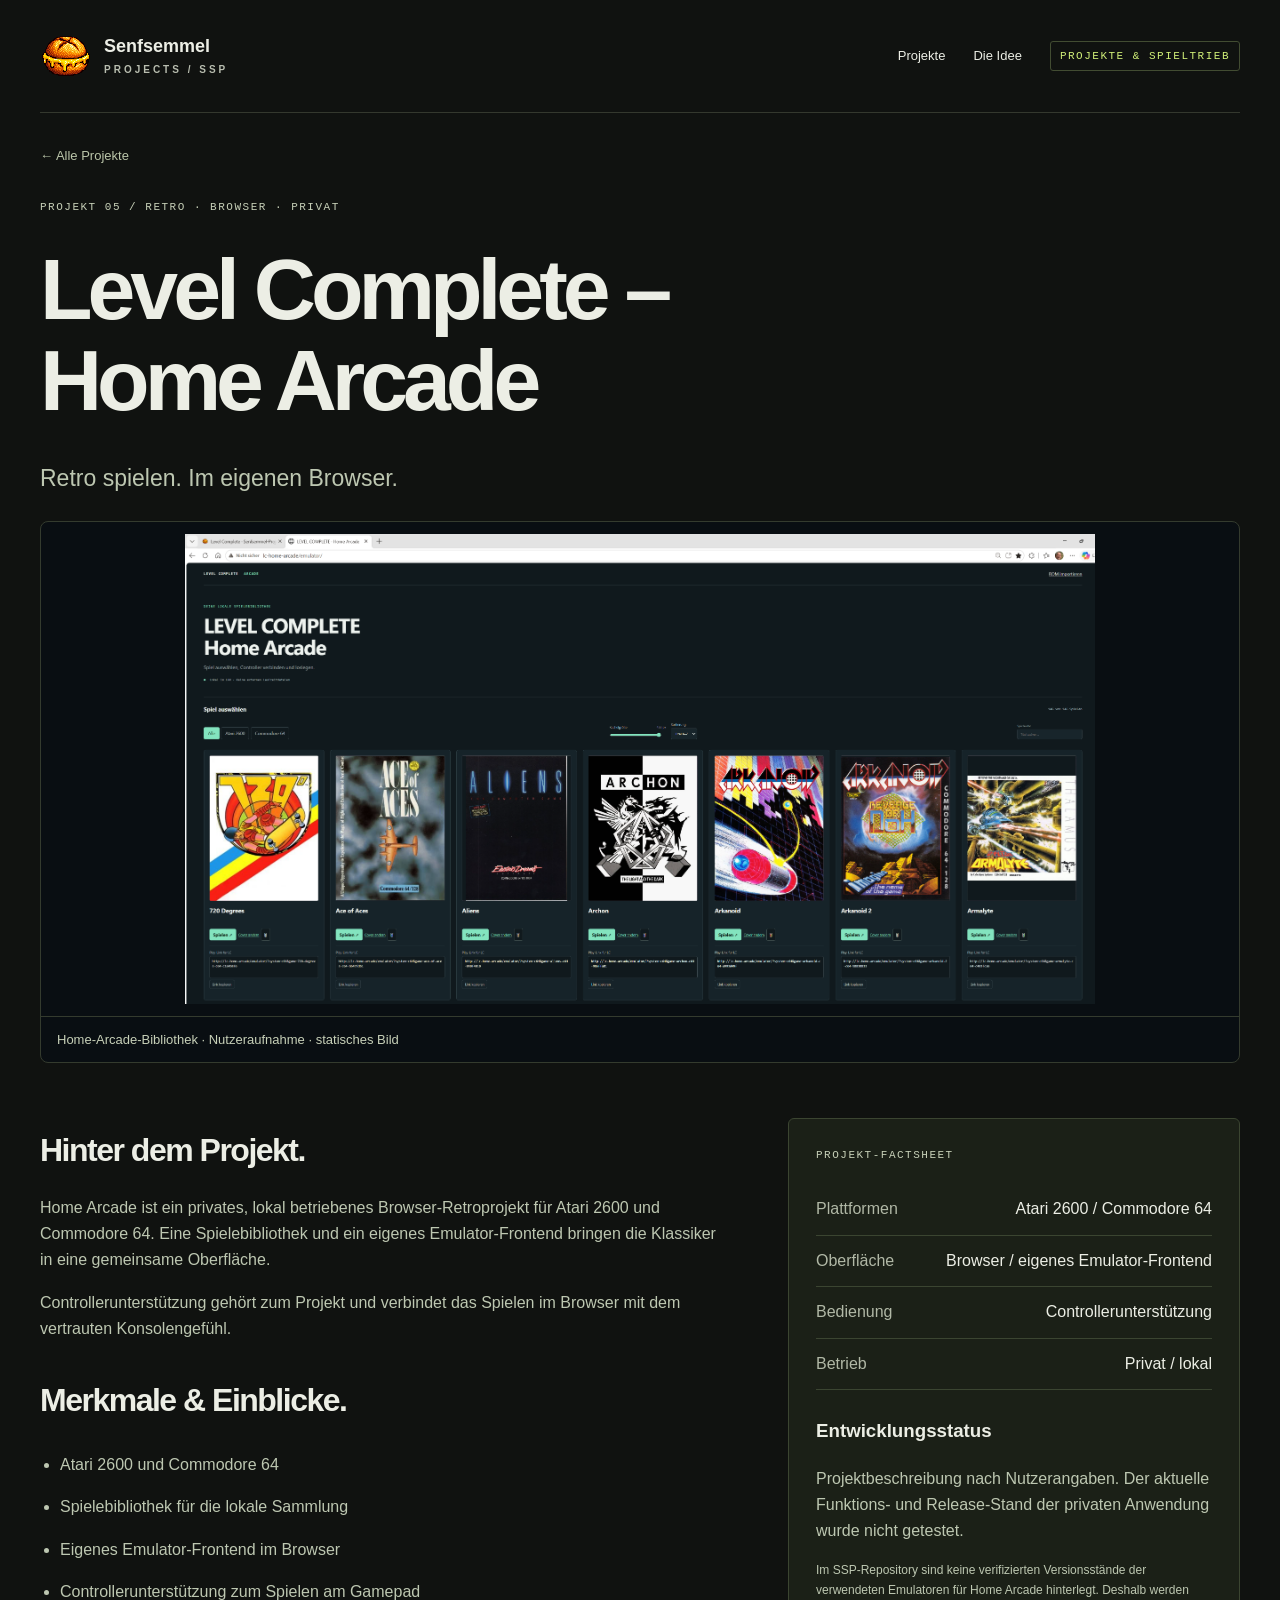
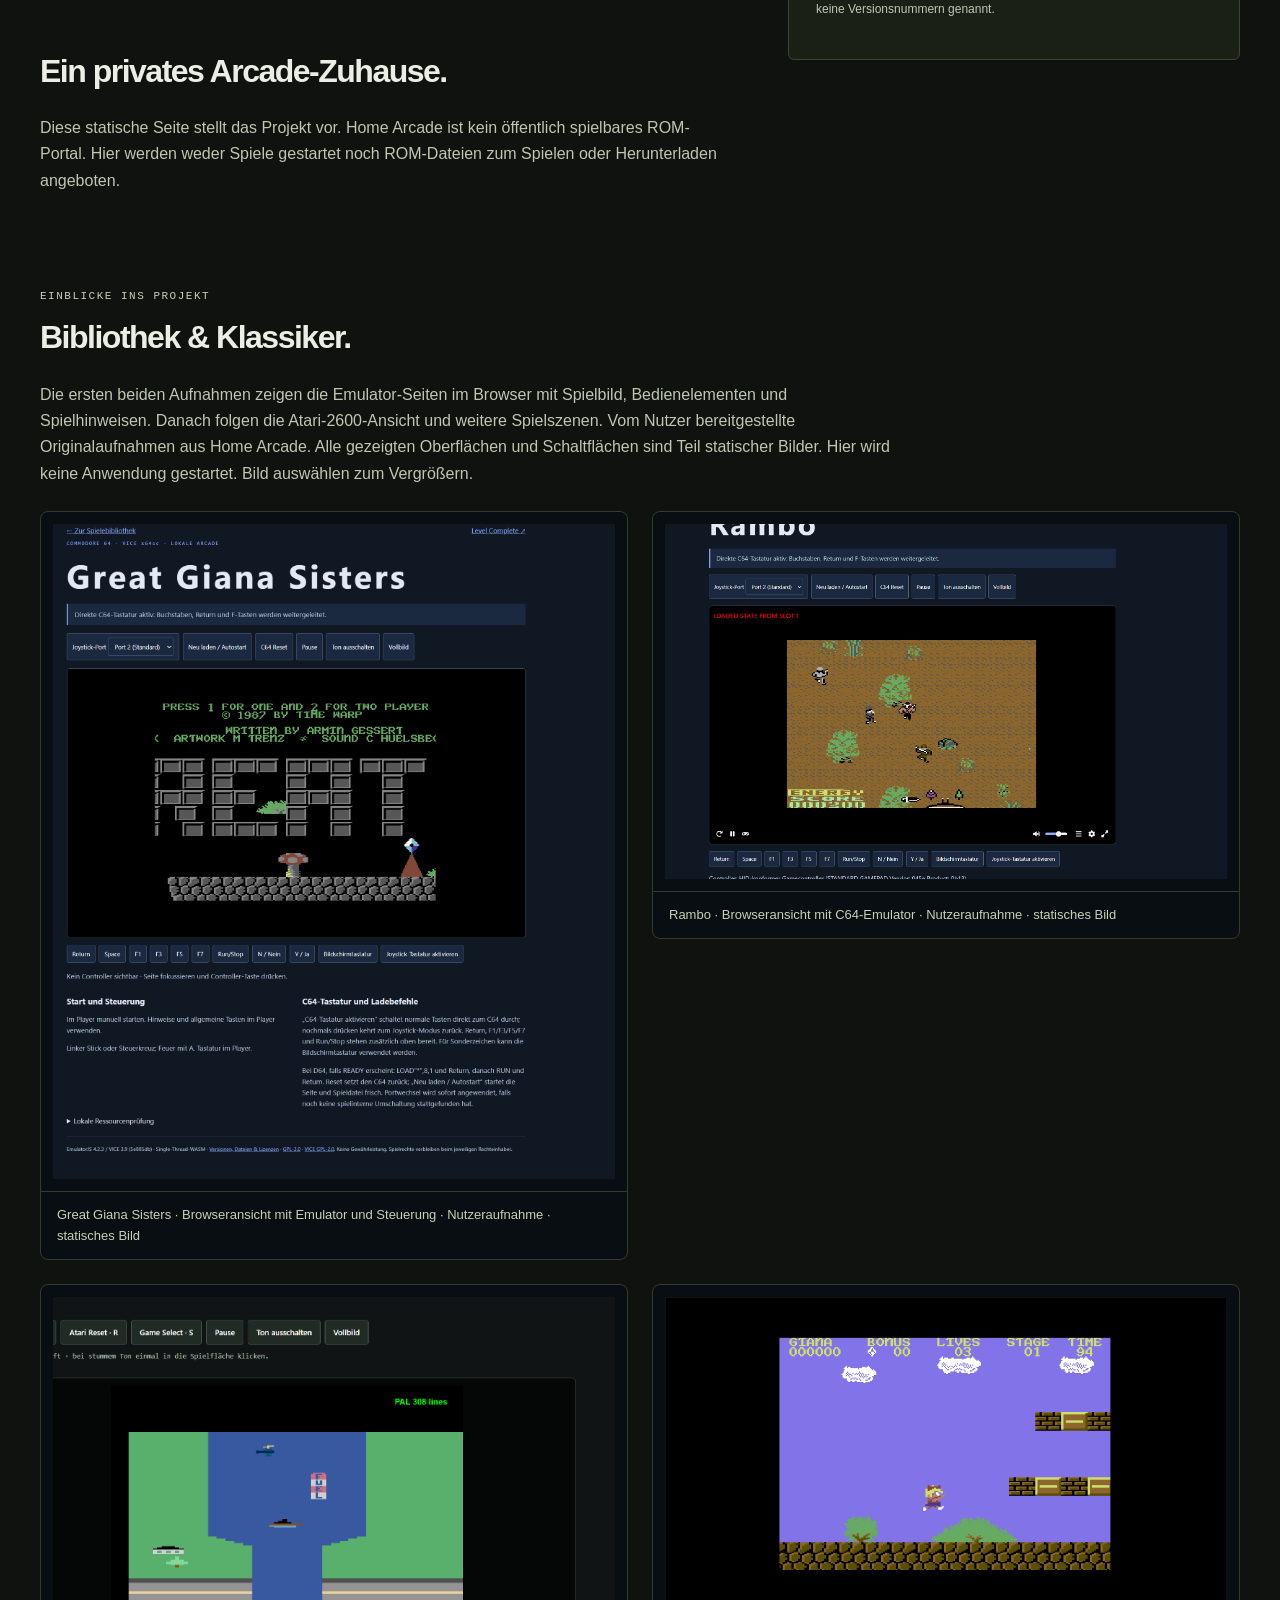
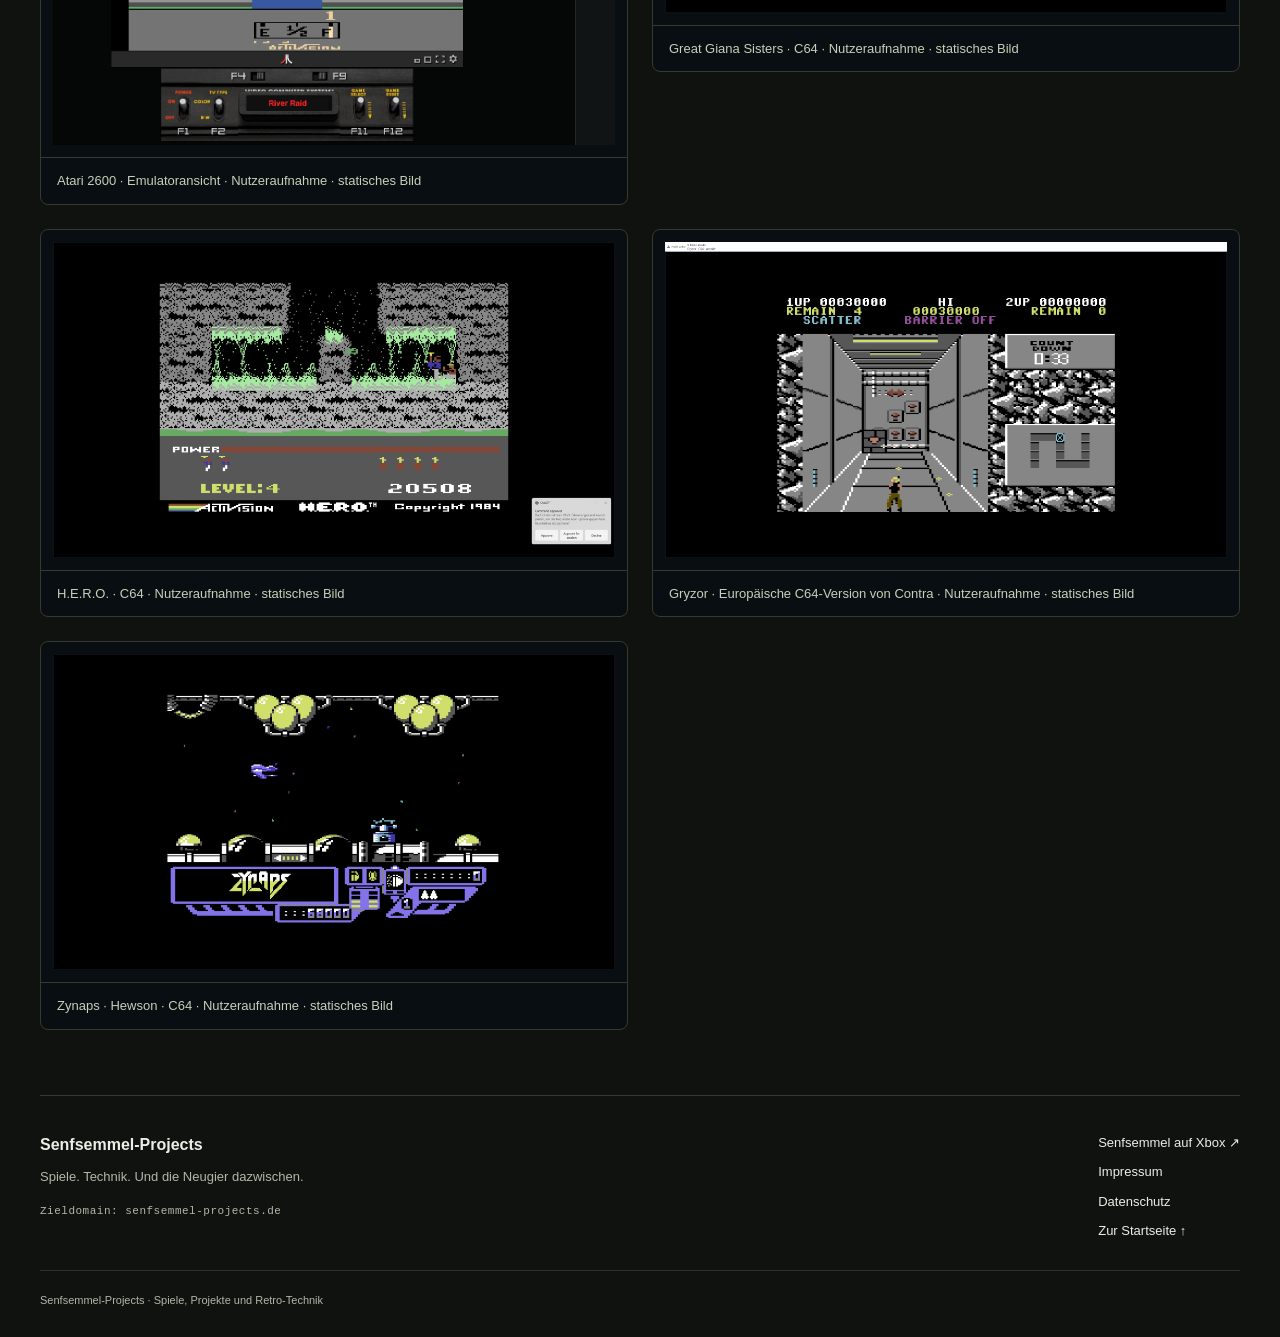
==== public/projects/home-arcade.html @ 3fd4c54d "Add approved Home Arcade project page and gallery" ====
<!doctype html><html lang="de"><head><meta charset="utf-8"><meta name="viewport" content="width=device-width,initial-scale=1"><meta name="description" content="Home Arcade: privates Browser-Retroprojekt für Atari 2600 und Commodore 64 mit Spielebibliothek und Controllerunterstützung."><title>Level Complete – Home Arcade · Senfsemmel-Projects</title><link rel="icon" type="image/png" href="../assets/senfsemmel-rekonstruktion.png"><link rel="stylesheet" href="../assets/site.css"></head><body><a class="skip" href="#main">Zum Inhalt</a><header><a class="brand" href="../index.html"><img class="brand-icon" src="../assets/senfsemmel-rekonstruktion.png" width="52" height="52" alt="Senfsemmel: goldbraune Semmel mit gelbem Senf in Pixel-Art"><span>Senfsemmel<span class="brand-sub">PROJECTS / SSP</span></span></a><nav aria-label="Hauptnavigation"><a href="../index.html#projekte">Projekte</a><a href="../index.html#idee">Die Idee</a><span class="local">PROJEKTE & SPIELTRIEB</span></nav></header><main id="main"><a class="back" href="../index.html#projekte">← Alle Projekte</a><section class="detail-hero"><div class="eyebrow">PROJEKT 05 / Retro · Browser · Privat</div><h1>Level Complete –<br>Home Arcade</h1><p class="lead">Retro spielen. Im eigenen Browser.</p><figure class="project-image hero-image"><a href="../assets/projects/home-arcade/bibliothek.png" aria-label="Home-Arcade-Bibliothek – Bild vergrößern"><img src="../assets/projects/home-arcade/bibliothek.png" width="2047" height="1057" alt="Home-Arcade-Bibliothek mit Suche, Plattformfiltern und Spielecovern" decoding="async" fetchpriority="high"></a><figcaption>Home-Arcade-Bibliothek · Nutzeraufnahme · statisches Bild</figcaption></figure></section><div class="detail-grid"><div><section><h2>Hinter dem Projekt.</h2><p>Home Arcade ist ein privates, lokal betriebenes Browser-Retroprojekt für Atari 2600 und Commodore 64. Eine Spielebibliothek und ein eigenes Emulator-Frontend bringen die Klassiker in eine gemeinsame Oberfläche.</p><p>Controllerunterstützung gehört zum Projekt und verbindet das Spielen im Browser mit dem vertrauten Konsolengefühl.</p></section><section><h2>Merkmale & Einblicke.</h2><ul class="features"><li>Atari 2600 und Commodore 64</li><li>Spielebibliothek für die lokale Sammlung</li><li>Eigenes Emulator-Frontend im Browser</li><li>Controllerunterstützung zum Spielen am Gamepad</li></ul></section><section><h2>Ein privates Arcade-Zuhause.</h2><p>Diese statische Seite stellt das Projekt vor. Home Arcade ist kein öffentlich spielbares ROM-Portal. Hier werden weder Spiele gestartet noch ROM-Dateien zum Spielen oder Herunterladen angeboten.</p></section></div><aside><div class="eyebrow">PROJEKT-FACTSHEET</div><dl><div><dt>Plattformen</dt><dd>Atari 2600 / Commodore 64</dd></div><div><dt>Oberfläche</dt><dd>Browser / eigenes Emulator-Frontend</dd></div><div><dt>Bedienung</dt><dd>Controllerunterstützung</dd></div><div><dt>Betrieb</dt><dd>Privat / lokal</dd></div></dl><h3>Entwicklungsstatus</h3><p>Projektbeschreibung nach Nutzerangaben. Der aktuelle Funktions- und Release-Stand der privaten Anwendung wurde nicht getestet.</p><p class="source-note">Im SSP-Repository sind keine verifizierten Versionsstände der verwendeten Emulatoren für Home Arcade hinterlegt. Deshalb werden keine Versionsnummern genannt.</p></aside></div><section class="screens"><div class="eyebrow">EINBLICKE INS PROJEKT</div><h2>Bibliothek & Klassiker.</h2><p class="image-notice">Die ersten beiden Aufnahmen zeigen die Emulator-Seiten im Browser mit Spielbild, Bedienelementen und Spielhinweisen. Danach folgen die Atari-2600-Ansicht und weitere Spielszenen. Vom Nutzer bereitgestellte Originalaufnahmen aus Home Arcade. Alle gezeigten Oberflächen und Schaltflächen sind Teil statischer Bilder. Hier wird keine Anwendung gestartet. Bild auswählen zum Vergrößern.</p><div class="project-gallery"><figure class="project-image"><a href="../assets/projects/home-arcade/giana-frontend.png" aria-label="Great Giana Sisters · Browseransicht mit Emulator und Steuerung – Bild vergrößern"><img src="../assets/projects/home-arcade/giana-frontend.png" width="1558" height="1815" alt="Great Giana Sisters im eigenen C64-Frontend mit Bedienelementen und Spielhinweisen" decoding="async" loading="lazy"></a><figcaption>Great Giana Sisters · Browseransicht mit Emulator und Steuerung · Nutzeraufnahme · statisches Bild</figcaption></figure><figure class="project-image"><a href="../assets/projects/home-arcade/rambo.png" aria-label="Rambo · Browseransicht mit C64-Emulator – Bild vergrößern"><img src="../assets/projects/home-arcade/rambo.png" width="1977" height="1249" alt="Rambo-Spielszene im C64-Frontend mit Bedienelementen" decoding="async" loading="lazy"></a><figcaption>Rambo · Browseransicht mit C64-Emulator · Nutzeraufnahme · statisches Bild</figcaption></figure><figure class="project-image"><a href="../assets/projects/home-arcade/atari-2600.png" aria-label="Atari 2600 · Emulatoransicht – Bild vergrößern"><img src="../assets/projects/home-arcade/atari-2600.png" width="1381" height="1102" alt="Atari-2600-Emulatoransicht mit Spielbild und virtuellen Konsolenschaltern" decoding="async" loading="lazy"></a><figcaption>Atari 2600 · Emulatoransicht · Nutzeraufnahme · statisches Bild</figcaption></figure><figure class="project-image"><a href="../assets/projects/home-arcade/giana-spiel.png" aria-label="Great Giana Sisters · C64 – Bild vergrößern"><img src="../assets/projects/home-arcade/giana-spiel.png" width="2048" height="1152" alt="Spielszene aus Great Giana Sisters mit violettem Himmel und Plattformen" decoding="async" loading="lazy"></a><figcaption>Great Giana Sisters · C64 · Nutzeraufnahme · statisches Bild</figcaption></figure><figure class="project-image"><a href="../assets/projects/home-arcade/hero.png" aria-label="H.E.R.O. · C64 – Bild vergrößern"><img src="../assets/projects/home-arcade/hero.png" width="2048" height="1152" alt="H.E.R.O.-Spielszene in einer Höhle mit Statusanzeige" decoding="async" loading="lazy"></a><figcaption>H.E.R.O. · C64 · Nutzeraufnahme · statisches Bild</figcaption></figure><figure class="project-image"><a href="../assets/projects/home-arcade/c64-korridor.png" aria-label="Gryzor · Europäische C64-Version von Contra – Bild vergrößern"><img src="../assets/projects/home-arcade/c64-korridor.png" width="2048" height="1152" alt="Gryzor, die europäische C64-Version von Contra: Spielszene mit futuristischem Korridor und Statusanzeige" decoding="async" loading="lazy"></a><figcaption>Gryzor · Europäische C64-Version von Contra · Nutzeraufnahme · statisches Bild</figcaption></figure><figure class="project-image"><a href="../assets/projects/home-arcade/c64-raumschiff.png" aria-label="Zynaps · Hewson · C64 – Bild vergrößern"><img src="../assets/projects/home-arcade/c64-raumschiff.png" width="2048" height="1152" alt="Zynaps von Hewson für den C64: Spielszene mit Raumschiff vor schwarzem Hintergrund" decoding="async" loading="lazy"></a><figcaption>Zynaps · Hewson · C64 · Nutzeraufnahme · statisches Bild</figcaption></figure></div></section></main><footer><div><strong>Senfsemmel-Projects</strong><p>Spiele. Technik. Und die Neugier dazwischen.</p><span class="domain">Zieldomain: senfsemmel-projects.de</span></div><div class="footer-links"><a href="https://www.xbox.com/de-DE/play/user/Senfsemmel" rel="noreferrer" aria-label="Senfsemmel auf Xbox (extern, Internet erforderlich)">Senfsemmel auf Xbox ↗</a><a href="../impressum.html">Impressum</a><a href="../datenschutz.html">Datenschutz</a><a href="../index.html">Zur Startseite ↑</a></div><p class="footnote">Senfsemmel-Projects · Spiele, Projekte und Retro-Technik</p></footer></body></html>
---- public/assets/site.css ----
*{box-sizing:border-box}html{scroll-behavior:smooth;scroll-padding-top:25px}body{margin:0;background:#101210;color:#eceee5;font-family:Segoe UI,Arial,sans-serif;line-height:1.65}a{color:inherit;text-decoration:none}a:focus-visible{outline:3px solid #d1f078;outline-offset:6px}header,main,footer{width:min(1200px,calc(100% - 80px));margin:auto}header{display:flex;align-items:center;justify-content:space-between;padding:30px 0;border-bottom:1px solid #34382e;gap:24px}.brand{display:flex;align-items:center;gap:12px;font-size:18px;font-weight:650;line-height:1.2}.brand-sub{display:block;font-size:10px;letter-spacing:3px;margin-top:6px;color:#b8bdaf}.mark{display:grid;place-content:center;border:1px solid #d1f078;border-radius:9px;width:44px;height:44px;color:#d1f078;font-size:28px;position:relative}.mark span{position:absolute;right:3px;bottom:-1px;font-size:20px}nav{display:flex;align-items:center;gap:28px;font-size:13px}.local,.eyebrow,.art-label,.domain,.hero-index{font-family:Consolas,monospace;letter-spacing:1.5px;font-size:11px}.local{color:#d1f078;border:1px solid #424c32;padding:5px 9px;border-radius:3px}.hero{padding:80px 0 35px;position:relative}.eyebrow{color:#c7d0b8;text-transform:uppercase}h1,h2,h3,p{margin-top:0}h1{font-size:clamp(50px,7.6vw,100px);line-height:1.06;letter-spacing:-5px;font-weight:550;margin:27px 0 34px}em{font-style:normal;color:#d1f078}h2{font-size:clamp(30px,4vw,47px);letter-spacing:-1.5px;line-height:1.2;margin:13px 0 25px;font-weight:550}.hero-bottom{display:flex;justify-content:space-between;align-items:center;gap:40px}.hero-bottom p{max-width:510px;color:#b6bcad;font-size:17px}.button{display:inline-flex;align-items:center;justify-content:space-between;gap:35px;background:#d1f078;color:#18200e;padding:14px 23px;border-radius:4px;font-size:14px;font-weight:650}.hero-index{text-align:right;color:#919a85;margin-top:48px;padding-bottom:24px;border-bottom:1px solid #34382e}.section-heading{display:flex;align-items:end;justify-content:space-between;gap:20px;margin:48px 0 25px}.section-heading h2{margin-bottom:0}.muted{color:#b1b8a6;font-size:13px}.grid{display:grid;grid-template-columns:1fr 1fr;gap:26px}.card{background:#191d17;border:1px solid #343b2e;border-radius:9px;overflow:hidden;transition:transform .2s,border-color .2s}.card:hover{transform:translateY(-4px);border-color:#8caa58}.card-body{padding:26px}.card h3{display:flex;justify-content:space-between;font-size:28px;letter-spacing:-.7px;margin:8px 0 12px;font-weight:550}.card h3 span{color:#d1f078;font-size:23px}.card p{color:#b9c1af;font-size:14px;max-width:460px}.card-link{display:flex;justify-content:space-between;border-top:1px solid #343b2e;margin-top:25px;padding-top:16px;font-size:13px;color:#d1f078}.art{height:255px;position:relative;display:grid;place-items:center;overflow:hidden;background-color:#20291c;background-image:linear-gradient(#8daa6120 1px,transparent 1px),linear-gradient(90deg,#8daa6120 1px,transparent 1px);background-size:32px 32px}.art:after{content:'';position:absolute;inset:0;background:radial-gradient(ellipse at center,transparent,#10180d80)}.art-label{position:absolute;bottom:15px;left:20px;color:#c9d7b5;z-index:2;font-size:10px}.shape{display:block;position:relative}.catalog .shape{width:160px;height:115px;border:2px solid #bfd494;border-radius:12px;transform:rotate(-9deg);box-shadow:12px 13px 0 #455533,24px 26px 0 #2e3d24;background:#29381e}.catalog .shape:before{content:'LC';position:absolute;inset:10px 20px;font:64px Consolas,monospace;color:#d1f078}.depth{background-color:#10282a;background-image:repeating-radial-gradient(ellipse at 50% -20%,transparent 0 27px,#67a39d44 28px 29px,transparent 30px 53px)}.depth .shape{width:80px;height:110px;border:1px solid #8ac0b6;transform:rotate(45deg);box-shadow:0 0 70px #73bb8a45}.pong{background-color:#29241a}.pong .shape{width:240px;height:130px;border-left:7px solid #e8ce85;border-right:7px solid #e8ce85}.pong .shape:before{content:'';position:absolute;left:50%;top:-20px;height:170px;border-left:2px dashed #b5ab7c}.pong .shape:after{content:'';position:absolute;left:70%;top:33px;width:12px;height:12px;background:#f0dfaa;box-shadow:-18px 8px 0 #c1ac6b40}.hardware{background-color:#252037}.hardware .shape{width:170px;height:125px;background:#575061;border:5px solid #8e849f;border-radius:9px;transform:rotate(-6deg);box-shadow:0 13px 0 #3c344c}.hardware .shape:before{content:'';position:absolute;inset:11px 16px 26px;background:#182b29;border:5px solid #363b39;border-radius:5px}.hardware .shape:after{content:'> _';position:absolute;left:38px;top:23px;color:#d1f078;font:27px Consolas,monospace}.idea{padding:90px 0 75px}.idea-copy{display:grid;grid-template-columns:1fr 1fr;gap:50px;max-width:920px;color:#b9c1af}footer{border-top:1px solid #34382e;padding:36px 0 20px;display:grid;grid-template-columns:1fr auto;gap:20px}footer p{color:#b1b8a6;font-size:13px;margin:8px 0}.domain{color:#b1b8a6;letter-spacing:.5px}.footer-links{display:flex;flex-direction:column;gap:8px;font-size:13px}.footnote{grid-column:1/-1;border-top:1px solid #2d3327;padding-top:20px;font-size:11px}a:hover{color:#d1f078}.button:hover{background:#e1ff9b;color:#18200e}.back{display:inline-block;margin:32px 0;color:#bbc6aa;font-size:13px}.detail-hero h1{font-size:clamp(48px,7vw,86px)}.lead{font-size:23px;color:#bdc7b1}.detail-hero .art{height:330px;border-radius:8px}.detail-grid{display:grid;grid-template-columns:1.5fr 1fr;gap:70px;margin:55px 0}.detail-grid h2,.screens h2{font-size:32px}.detail-grid section{margin-bottom:38px}.detail-grid p{color:#bdc7b1}.features{padding-left:20px;color:#bdc7b1}.features li{padding:8px 0}aside{align-self:start;background:#1b2017;border:1px solid #3b4531;border-radius:6px;padding:27px}dl{margin:20px 0}dl div{border-bottom:1px solid #3b4531;padding:12px 0;display:flex;justify-content:space-between;gap:20px}dt{color:#b1b8a6}dd{margin:0;text-align:right}.source-note{font-size:12px}aside h3{margin-top:26px}.placeholder{min-height:220px;border:1px dashed #596348;border-radius:5px;display:flex;align-items:center;justify-content:center;flex-direction:column;color:#b8c4a6;background:#171d14;text-align:center;padding:25px}.placeholder span{font:14px Consolas,monospace;letter-spacing:2px}.placeholder p{font-size:13px;margin:13px 0 0}.screens{margin-bottom:65px}.legal{max-width:850px;padding:65px 0 90px}.legal h1{font-size:clamp(42px,7vw,80px);overflow-wrap:anywhere}.notice{border-left:3px solid #d1f078;padding:20px;background:#232c1b;margin-bottom:30px}.notice p{margin:8px 0 0}.skip{position:absolute;top:-80px;left:20px;background:#d1f078;color:#111;padding:10px;z-index:10}.skip:focus{top:10px}@media(max-width:760px){header,main,footer{width:calc(100% - 36px)}header{flex-wrap:wrap;padding:22px 0}nav{width:100%;gap:20px;flex-wrap:wrap}.local{margin-left:auto;font-size:9px}.hero{padding-top:48px}h1{letter-spacing:-2.5px}.hero-bottom{align-items:start;flex-direction:column;gap:10px}.hero-index{margin-top:30px}.section-heading{align-items:start;flex-direction:column;gap:10px}.grid{grid-template-columns:1fr}.art{height:230px}.idea{padding:60px 0 40px}.idea-copy{grid-template-columns:1fr;gap:0}footer{grid-template-columns:1fr}.detail-grid{grid-template-columns:1fr;gap:10px;margin:35px 0}.detail-hero .art{height:250px}dd{overflow-wrap:anywhere}.card-body{padding:22px}}@media(prefers-reduced-motion:reduce){html{scroll-behavior:auto}.card{transition:none}}
/* Senfsemmel reconstruction: local bitmap, no remote image request. */
.brand-icon{display:block;width:52px;height:52px;object-fit:contain;image-rendering:pixelated;flex-shrink:0}

/* Supplied project images: preserve UI and artwork without overlays or cropping. */
.project-tile{background:#090e12;padding:16px 16px 0;display:flex;flex-direction:column;height:300px;gap:10px}
.project-tile img{display:block;width:100%;height:245px;object-fit:contain;min-height:0}
.project-tile span{font-size:11px;color:#c7d0b8;padding-bottom:12px}
.project-image{margin:0;background:#090e12;border:1px solid #343b2e;border-radius:8px;overflow:hidden;min-width:0}
.project-image a{display:block;padding:12px}.project-image img{display:block;width:100%;height:auto;object-fit:contain}
.project-image figcaption{padding:12px 16px;color:#c7d0b8;font-size:13px;border-top:1px solid #343b2e}
.hero-image img{max-height:470px}.project-gallery{display:grid;grid-template-columns:repeat(2,minmax(0,1fr));gap:24px;align-items:start}
.image-notice{color:#bdc7b1;max-width:850px;margin-bottom:24px}.project-image a:focus-visible{outline-offset:-4px}
@media(max-width:760px){.project-gallery{grid-template-columns:1fr}.project-tile{height:265px}.project-tile img{height:210px}.project-image a{padding:8px}}

/* Keep long legal page titles readable on narrow screens. */
@media(max-width:760px){.legal h1{font-size:clamp(28px,7vw,48px);letter-spacing:-1px}}
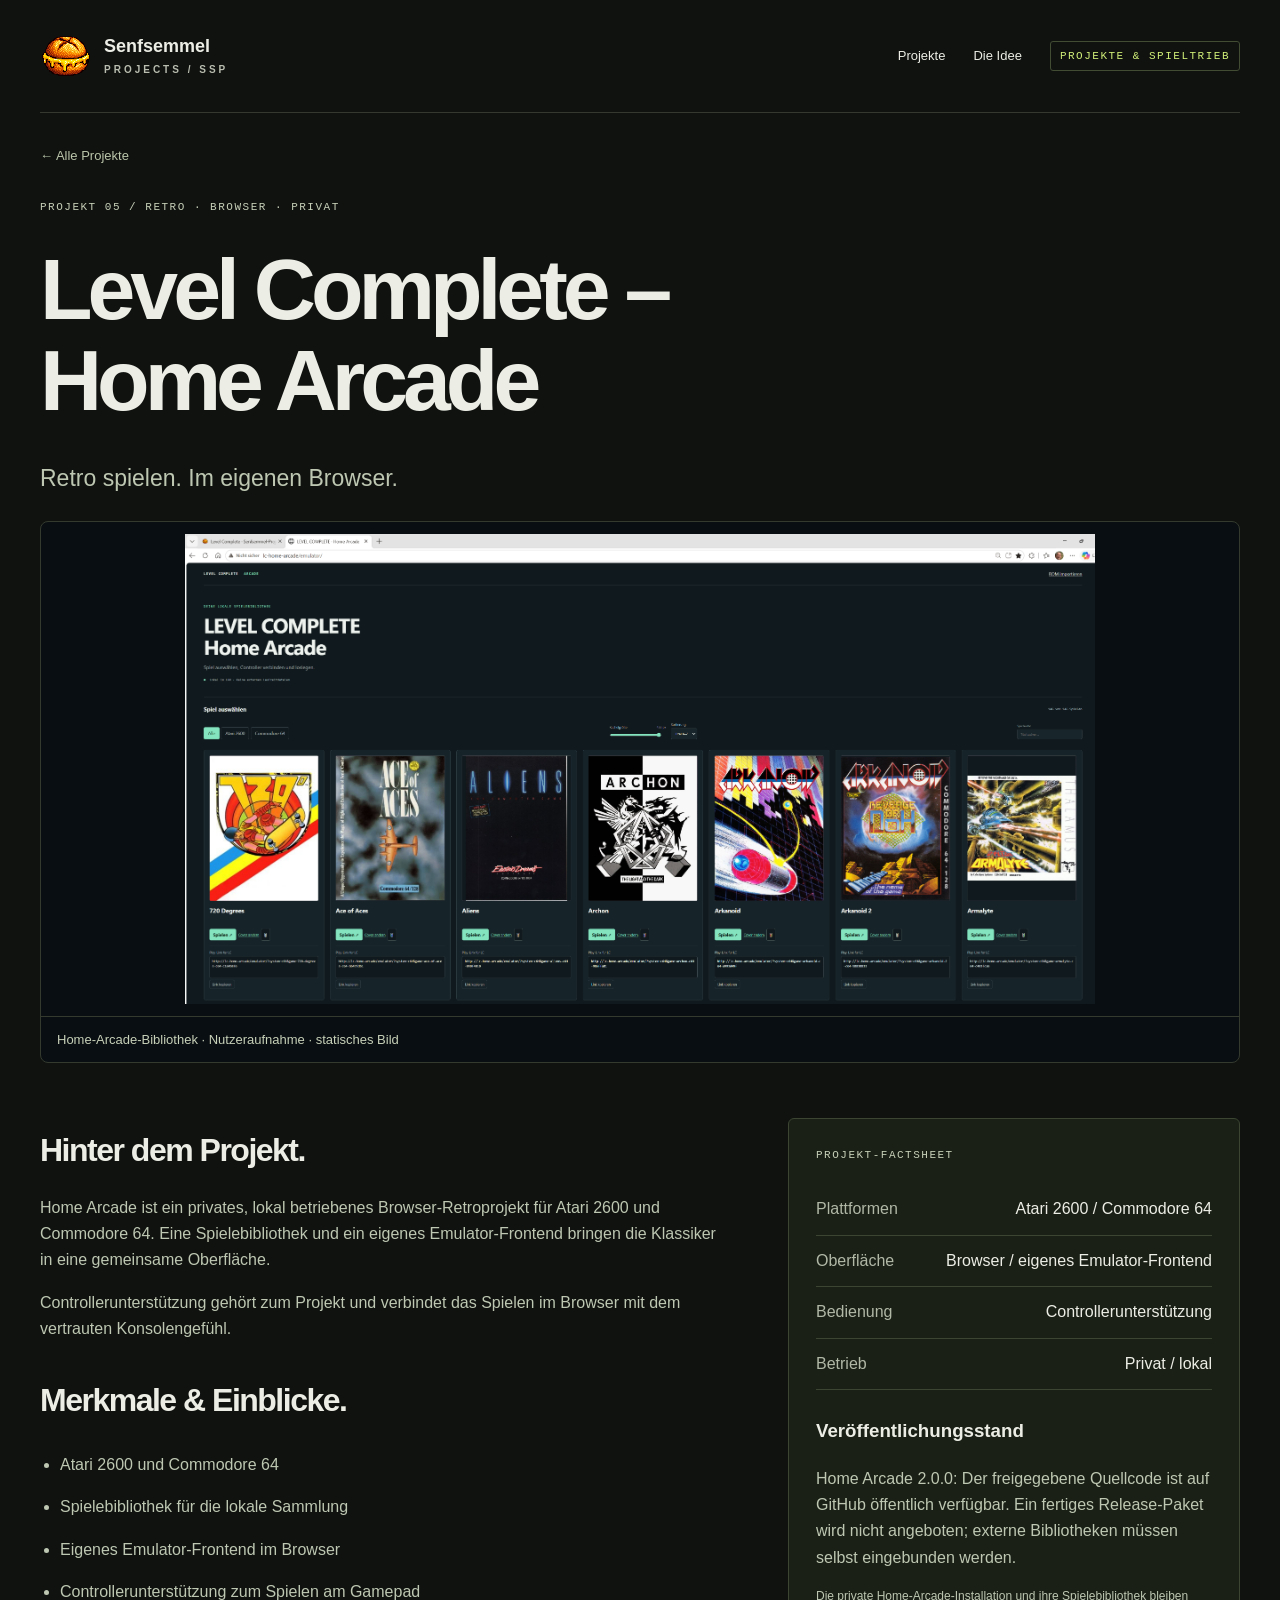
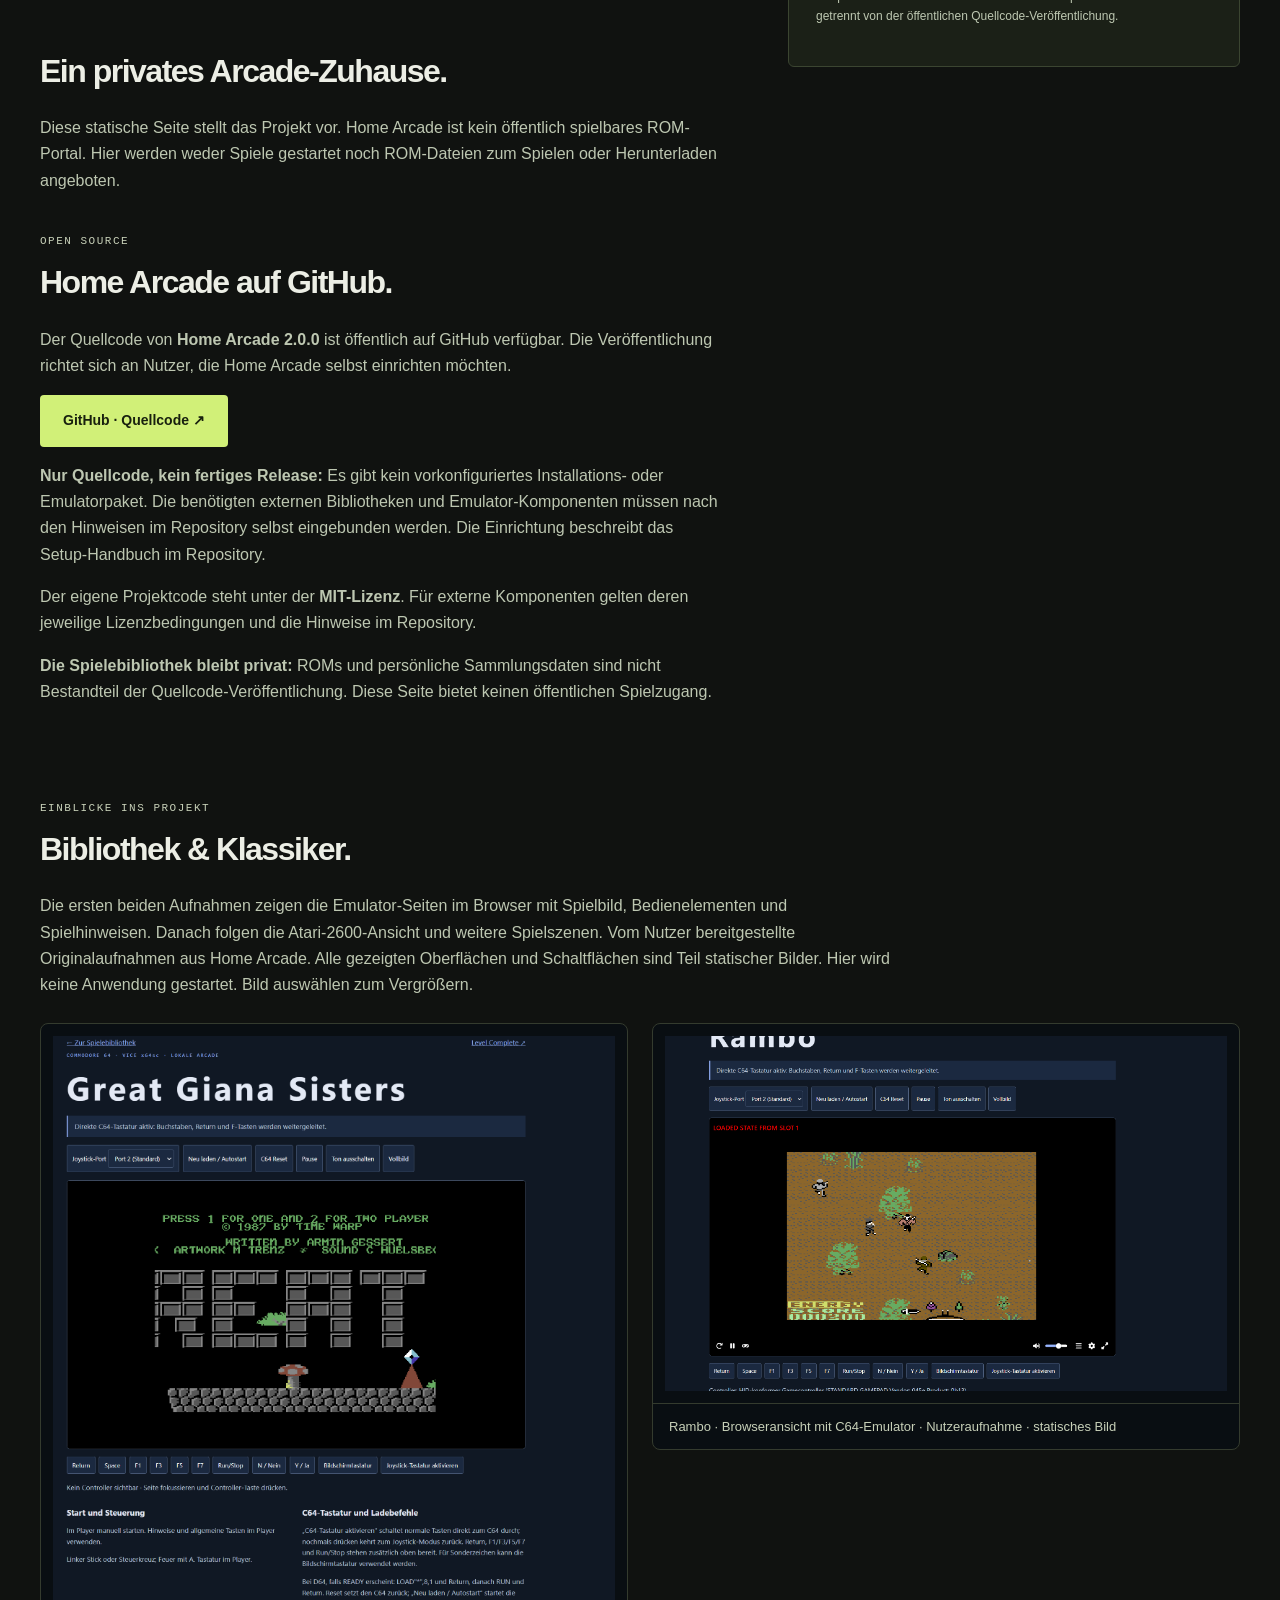
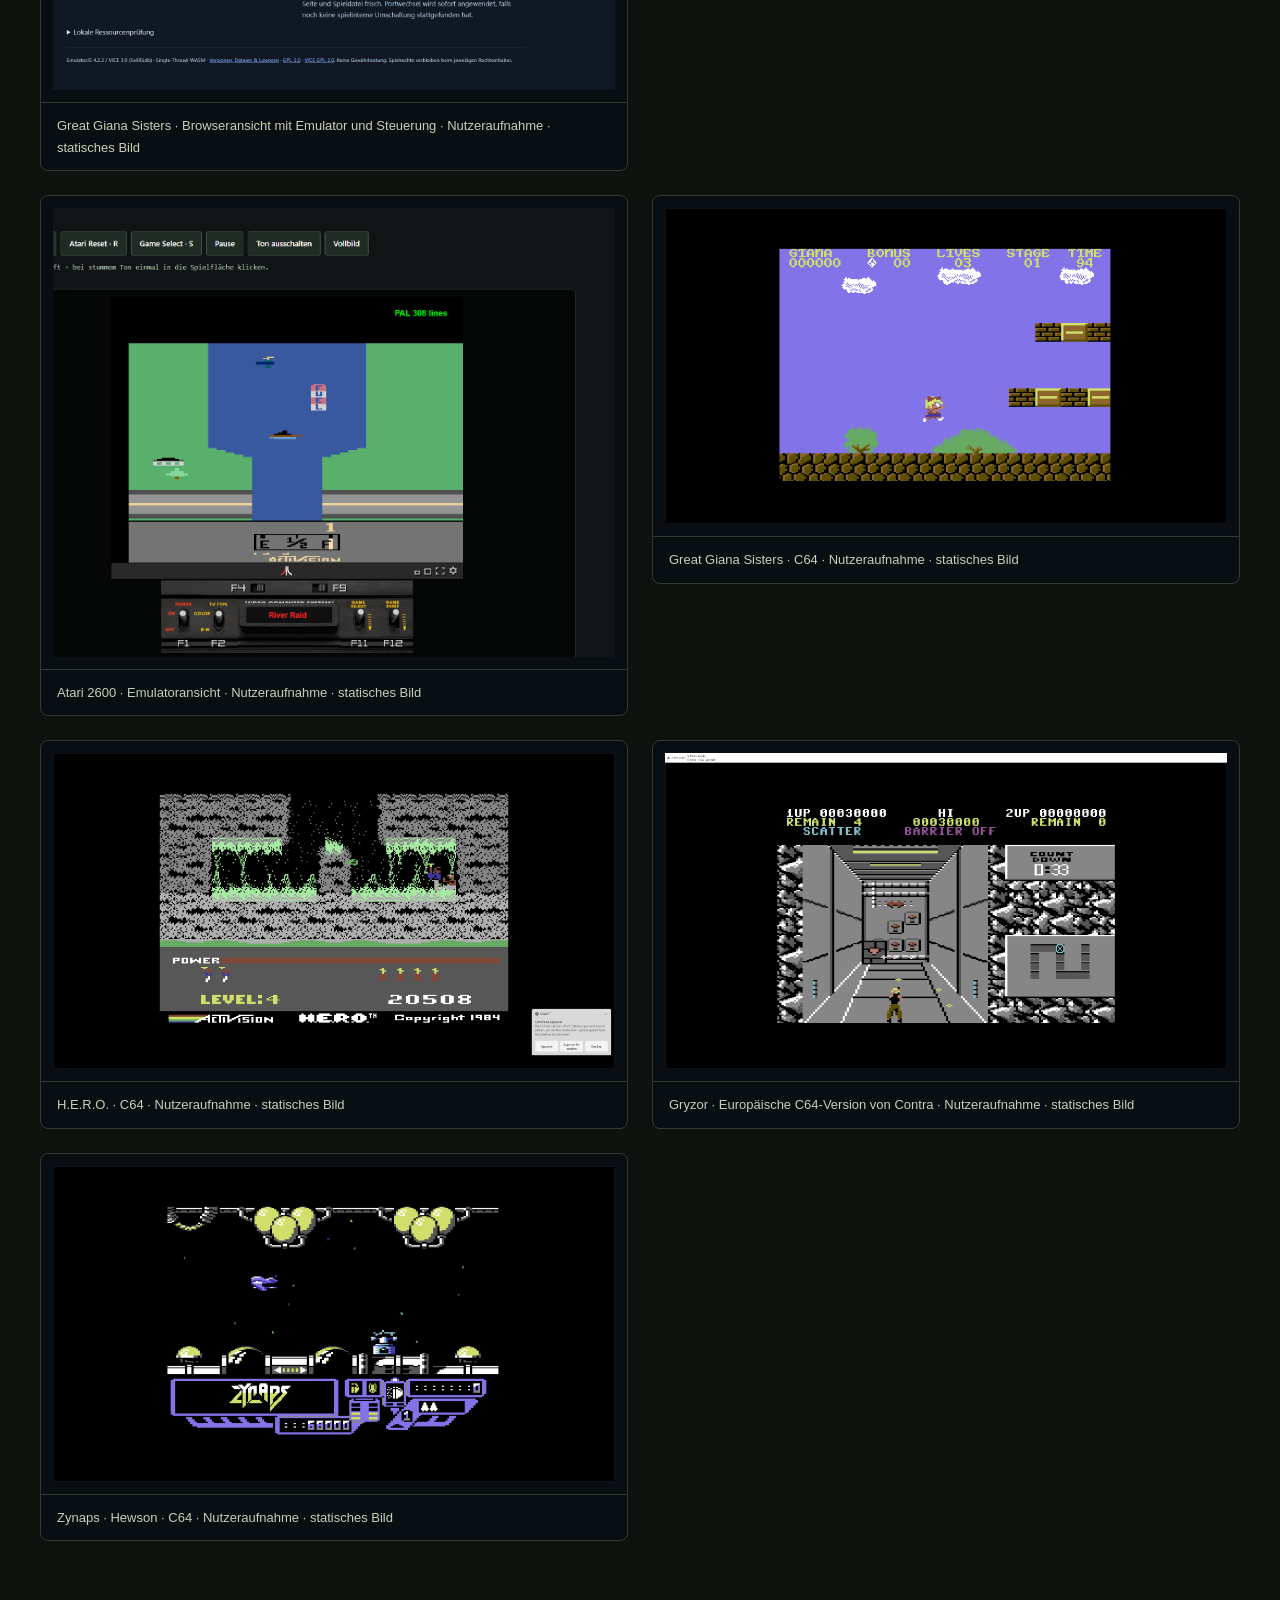
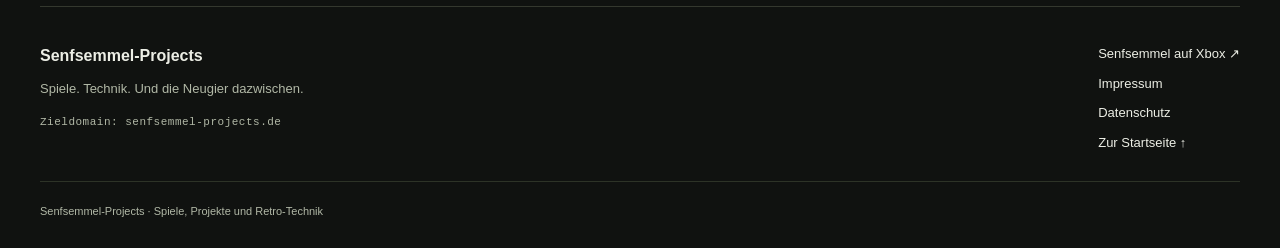
==== commit b42613ba: "Add approved Home Arcade source availability information" ====
--- a/public/projects/home-arcade.html
+++ b/public/projects/home-arcade.html
@@ -1 +1 @@
-<!doctype html><html lang="de"><head><meta charset="utf-8"><meta name="viewport" content="width=device-width,initial-scale=1"><meta name="description" content="Home Arcade: privates Browser-Retroprojekt für Atari 2600 und Commodore 64 mit Spielebibliothek und Controllerunterstützung."><title>Level Complete – Home Arcade · Senfsemmel-Projects</title><link rel="icon" type="image/png" href="../assets/senfsemmel-rekonstruktion.png"><link rel="stylesheet" href="../assets/site.css"></head><body><a class="skip" href="#main">Zum Inhalt</a><header><a class="brand" href="../index.html"><img class="brand-icon" src="../assets/senfsemmel-rekonstruktion.png" width="52" height="52" alt="Senfsemmel: goldbraune Semmel mit gelbem Senf in Pixel-Art"><span>Senfsemmel<span class="brand-sub">PROJECTS / SSP</span></span></a><nav aria-label="Hauptnavigation"><a href="../index.html#projekte">Projekte</a><a href="../index.html#idee">Die Idee</a><span class="local">PROJEKTE & SPIELTRIEB</span></nav></header><main id="main"><a class="back" href="../index.html#projekte">← Alle Projekte</a><section class="detail-hero"><div class="eyebrow">PROJEKT 05 / Retro · Browser · Privat</div><h1>Level Complete –<br>Home Arcade</h1><p class="lead">Retro spielen. Im eigenen Browser.</p><figure class="project-image hero-image"><a href="../assets/projects/home-arcade/bibliothek.png" aria-label="Home-Arcade-Bibliothek – Bild vergrößern"><img src="../assets/projects/home-arcade/bibliothek.png" width="2047" height="1057" alt="Home-Arcade-Bibliothek mit Suche, Plattformfiltern und Spielecovern" decoding="async" fetchpriority="high"></a><figcaption>Home-Arcade-Bibliothek · Nutzeraufnahme · statisches Bild</figcaption></figure></section><div class="detail-grid"><div><section><h2>Hinter dem Projekt.</h2><p>Home Arcade ist ein privates, lokal betriebenes Browser-Retroprojekt für Atari 2600 und Commodore 64. Eine Spielebibliothek und ein eigenes Emulator-Frontend bringen die Klassiker in eine gemeinsame Oberfläche.</p><p>Controllerunterstützung gehört zum Projekt und verbindet das Spielen im Browser mit dem vertrauten Konsolengefühl.</p></section><section><h2>Merkmale & Einblicke.</h2><ul class="features"><li>Atari 2600 und Commodore 64</li><li>Spielebibliothek für die lokale Sammlung</li><li>Eigenes Emulator-Frontend im Browser</li><li>Controllerunterstützung zum Spielen am Gamepad</li></ul></section><section><h2>Ein privates Arcade-Zuhause.</h2><p>Diese statische Seite stellt das Projekt vor. Home Arcade ist kein öffentlich spielbares ROM-Portal. Hier werden weder Spiele gestartet noch ROM-Dateien zum Spielen oder Herunterladen angeboten.</p></section></div><aside><div class="eyebrow">PROJEKT-FACTSHEET</div><dl><div><dt>Plattformen</dt><dd>Atari 2600 / Commodore 64</dd></div><div><dt>Oberfläche</dt><dd>Browser / eigenes Emulator-Frontend</dd></div><div><dt>Bedienung</dt><dd>Controllerunterstützung</dd></div><div><dt>Betrieb</dt><dd>Privat / lokal</dd></div></dl><h3>Entwicklungsstatus</h3><p>Projektbeschreibung nach Nutzerangaben. Der aktuelle Funktions- und Release-Stand der privaten Anwendung wurde nicht getestet.</p><p class="source-note">Im SSP-Repository sind keine verifizierten Versionsstände der verwendeten Emulatoren für Home Arcade hinterlegt. Deshalb werden keine Versionsnummern genannt.</p></aside></div><section class="screens"><div class="eyebrow">EINBLICKE INS PROJEKT</div><h2>Bibliothek & Klassiker.</h2><p class="image-notice">Die ersten beiden Aufnahmen zeigen die Emulator-Seiten im Browser mit Spielbild, Bedienelementen und Spielhinweisen. Danach folgen die Atari-2600-Ansicht und weitere Spielszenen. Vom Nutzer bereitgestellte Originalaufnahmen aus Home Arcade. Alle gezeigten Oberflächen und Schaltflächen sind Teil statischer Bilder. Hier wird keine Anwendung gestartet. Bild auswählen zum Vergrößern.</p><div class="project-gallery"><figure class="project-image"><a href="../assets/projects/home-arcade/giana-frontend.png" aria-label="Great Giana Sisters · Browseransicht mit Emulator und Steuerung – Bild vergrößern"><img src="../assets/projects/home-arcade/giana-frontend.png" width="1558" height="1815" alt="Great Giana Sisters im eigenen C64-Frontend mit Bedienelementen und Spielhinweisen" decoding="async" loading="lazy"></a><figcaption>Great Giana Sisters · Browseransicht mit Emulator und Steuerung · Nutzeraufnahme · statisches Bild</figcaption></figure><figure class="project-image"><a href="../assets/projects/home-arcade/rambo.png" aria-label="Rambo · Browseransicht mit C64-Emulator – Bild vergrößern"><img src="../assets/projects/home-arcade/rambo.png" width="1977" height="1249" alt="Rambo-Spielszene im C64-Frontend mit Bedienelementen" decoding="async" loading="lazy"></a><figcaption>Rambo · Browseransicht mit C64-Emulator · Nutzeraufnahme · statisches Bild</figcaption></figure><figure class="project-image"><a href="../assets/projects/home-arcade/atari-2600.png" aria-label="Atari 2600 · Emulatoransicht – Bild vergrößern"><img src="../assets/projects/home-arcade/atari-2600.png" width="1381" height="1102" alt="Atari-2600-Emulatoransicht mit Spielbild und virtuellen Konsolenschaltern" decoding="async" loading="lazy"></a><figcaption>Atari 2600 · Emulatoransicht · Nutzeraufnahme · statisches Bild</figcaption></figure><figure class="project-image"><a href="../assets/projects/home-arcade/giana-spiel.png" aria-label="Great Giana Sisters · C64 – Bild vergrößern"><img src="../assets/projects/home-arcade/giana-spiel.png" width="2048" height="1152" alt="Spielszene aus Great Giana Sisters mit violettem Himmel und Plattformen" decoding="async" loading="lazy"></a><figcaption>Great Giana Sisters · C64 · Nutzeraufnahme · statisches Bild</figcaption></figure><figure class="project-image"><a href="../assets/projects/home-arcade/hero.png" aria-label="H.E.R.O. · C64 – Bild vergrößern"><img src="../assets/projects/home-arcade/hero.png" width="2048" height="1152" alt="H.E.R.O.-Spielszene in einer Höhle mit Statusanzeige" decoding="async" loading="lazy"></a><figcaption>H.E.R.O. · C64 · Nutzeraufnahme · statisches Bild</figcaption></figure><figure class="project-image"><a href="../assets/projects/home-arcade/c64-korridor.png" aria-label="Gryzor · Europäische C64-Version von Contra – Bild vergrößern"><img src="../assets/projects/home-arcade/c64-korridor.png" width="2048" height="1152" alt="Gryzor, die europäische C64-Version von Contra: Spielszene mit futuristischem Korridor und Statusanzeige" decoding="async" loading="lazy"></a><figcaption>Gryzor · Europäische C64-Version von Contra · Nutzeraufnahme · statisches Bild</figcaption></figure><figure class="project-image"><a href="../assets/projects/home-arcade/c64-raumschiff.png" aria-label="Zynaps · Hewson · C64 – Bild vergrößern"><img src="../assets/projects/home-arcade/c64-raumschiff.png" width="2048" height="1152" alt="Zynaps von Hewson für den C64: Spielszene mit Raumschiff vor schwarzem Hintergrund" decoding="async" loading="lazy"></a><figcaption>Zynaps · Hewson · C64 · Nutzeraufnahme · statisches Bild</figcaption></figure></div></section></main><footer><div><strong>Senfsemmel-Projects</strong><p>Spiele. Technik. Und die Neugier dazwischen.</p><span class="domain">Zieldomain: senfsemmel-projects.de</span></div><div class="footer-links"><a href="https://www.xbox.com/de-DE/play/user/Senfsemmel" rel="noreferrer" aria-label="Senfsemmel auf Xbox (extern, Internet erforderlich)">Senfsemmel auf Xbox ↗</a><a href="../impressum.html">Impressum</a><a href="../datenschutz.html">Datenschutz</a><a href="../index.html">Zur Startseite ↑</a></div><p class="footnote">Senfsemmel-Projects · Spiele, Projekte und Retro-Technik</p></footer></body></html>+<!doctype html><html lang="de"><head><meta charset="utf-8"><meta name="viewport" content="width=device-width,initial-scale=1"><meta name="description" content="Home Arcade: privates Browser-Retroprojekt für Atari 2600 und Commodore 64 mit Spielebibliothek und Controllerunterstützung."><title>Level Complete – Home Arcade · Senfsemmel-Projects</title><link rel="icon" type="image/png" href="../assets/senfsemmel-rekonstruktion.png"><link rel="stylesheet" href="../assets/site.css"></head><body><a class="skip" href="#main">Zum Inhalt</a><header><a class="brand" href="../index.html"><img class="brand-icon" src="../assets/senfsemmel-rekonstruktion.png" width="52" height="52" alt="Senfsemmel: goldbraune Semmel mit gelbem Senf in Pixel-Art"><span>Senfsemmel<span class="brand-sub">PROJECTS / SSP</span></span></a><nav aria-label="Hauptnavigation"><a href="../index.html#projekte">Projekte</a><a href="../index.html#idee">Die Idee</a><span class="local">PROJEKTE & SPIELTRIEB</span></nav></header><main id="main"><a class="back" href="../index.html#projekte">← Alle Projekte</a><section class="detail-hero"><div class="eyebrow">PROJEKT 05 / Retro · Browser · Privat</div><h1>Level Complete –<br>Home Arcade</h1><p class="lead">Retro spielen. Im eigenen Browser.</p><figure class="project-image hero-image"><a href="../assets/projects/home-arcade/bibliothek.png" aria-label="Home-Arcade-Bibliothek – Bild vergrößern"><img src="../assets/projects/home-arcade/bibliothek.png" width="2047" height="1057" alt="Home-Arcade-Bibliothek mit Suche, Plattformfiltern und Spielecovern" decoding="async" fetchpriority="high"></a><figcaption>Home-Arcade-Bibliothek · Nutzeraufnahme · statisches Bild</figcaption></figure></section><div class="detail-grid"><div><section><h2>Hinter dem Projekt.</h2><p>Home Arcade ist ein privates, lokal betriebenes Browser-Retroprojekt für Atari 2600 und Commodore 64. Eine Spielebibliothek und ein eigenes Emulator-Frontend bringen die Klassiker in eine gemeinsame Oberfläche.</p><p>Controllerunterstützung gehört zum Projekt und verbindet das Spielen im Browser mit dem vertrauten Konsolengefühl.</p></section><section><h2>Merkmale & Einblicke.</h2><ul class="features"><li>Atari 2600 und Commodore 64</li><li>Spielebibliothek für die lokale Sammlung</li><li>Eigenes Emulator-Frontend im Browser</li><li>Controllerunterstützung zum Spielen am Gamepad</li></ul></section><section><h2>Ein privates Arcade-Zuhause.</h2><p>Diese statische Seite stellt das Projekt vor. Home Arcade ist kein öffentlich spielbares ROM-Portal. Hier werden weder Spiele gestartet noch ROM-Dateien zum Spielen oder Herunterladen angeboten.</p></section><section><div class="eyebrow">OPEN SOURCE</div><h2>Home Arcade auf GitHub.</h2><p>Der Quellcode von <strong>Home Arcade 2.0.0</strong> ist öffentlich auf GitHub verfügbar. Die Veröffentlichung richtet sich an Nutzer, die Home Arcade selbst einrichten möchten.</p><p><a class="button" href="https://github.com/Senfsemmel1973/Home-Arcade" rel="noreferrer">GitHub · Quellcode ↗</a></p><p><strong>Nur Quellcode, kein fertiges Release:</strong> Es gibt kein vorkonfiguriertes Installations- oder Emulatorpaket. Die benötigten externen Bibliotheken und Emulator-Komponenten müssen nach den Hinweisen im Repository selbst eingebunden werden. Die Einrichtung beschreibt das Setup-Handbuch im Repository.</p><p>Der eigene Projektcode steht unter der <strong>MIT-Lizenz</strong>. Für externe Komponenten gelten deren jeweilige Lizenzbedingungen und die Hinweise im Repository.</p><p><strong>Die Spielebibliothek bleibt privat:</strong> ROMs und persönliche Sammlungsdaten sind nicht Bestandteil der Quellcode-Veröffentlichung. Diese Seite bietet keinen öffentlichen Spielzugang.</p></section></div><aside><div class="eyebrow">PROJEKT-FACTSHEET</div><dl><div><dt>Plattformen</dt><dd>Atari 2600 / Commodore 64</dd></div><div><dt>Oberfläche</dt><dd>Browser / eigenes Emulator-Frontend</dd></div><div><dt>Bedienung</dt><dd>Controllerunterstützung</dd></div><div><dt>Betrieb</dt><dd>Privat / lokal</dd></div></dl><h3>Veröffentlichungsstand</h3><p>Home Arcade 2.0.0: Der freigegebene Quellcode ist auf GitHub öffentlich verfügbar. Ein fertiges Release-Paket wird nicht angeboten; externe Bibliotheken müssen selbst eingebunden werden.</p><p class="source-note">Die private Home-Arcade-Installation und ihre Spielebibliothek bleiben getrennt von der öffentlichen Quellcode-Veröffentlichung.</p></aside></div><section class="screens"><div class="eyebrow">EINBLICKE INS PROJEKT</div><h2>Bibliothek & Klassiker.</h2><p class="image-notice">Die ersten beiden Aufnahmen zeigen die Emulator-Seiten im Browser mit Spielbild, Bedienelementen und Spielhinweisen. Danach folgen die Atari-2600-Ansicht und weitere Spielszenen. Vom Nutzer bereitgestellte Originalaufnahmen aus Home Arcade. Alle gezeigten Oberflächen und Schaltflächen sind Teil statischer Bilder. Hier wird keine Anwendung gestartet. Bild auswählen zum Vergrößern.</p><div class="project-gallery"><figure class="project-image"><a href="../assets/projects/home-arcade/giana-frontend.png" aria-label="Great Giana Sisters · Browseransicht mit Emulator und Steuerung – Bild vergrößern"><img src="../assets/projects/home-arcade/giana-frontend.png" width="1558" height="1815" alt="Great Giana Sisters im eigenen C64-Frontend mit Bedienelementen und Spielhinweisen" decoding="async" loading="lazy"></a><figcaption>Great Giana Sisters · Browseransicht mit Emulator und Steuerung · Nutzeraufnahme · statisches Bild</figcaption></figure><figure class="project-image"><a href="../assets/projects/home-arcade/rambo.png" aria-label="Rambo · Browseransicht mit C64-Emulator – Bild vergrößern"><img src="../assets/projects/home-arcade/rambo.png" width="1977" height="1249" alt="Rambo-Spielszene im C64-Frontend mit Bedienelementen" decoding="async" loading="lazy"></a><figcaption>Rambo · Browseransicht mit C64-Emulator · Nutzeraufnahme · statisches Bild</figcaption></figure><figure class="project-image"><a href="../assets/projects/home-arcade/atari-2600.png" aria-label="Atari 2600 · Emulatoransicht – Bild vergrößern"><img src="../assets/projects/home-arcade/atari-2600.png" width="1381" height="1102" alt="Atari-2600-Emulatoransicht mit Spielbild und virtuellen Konsolenschaltern" decoding="async" loading="lazy"></a><figcaption>Atari 2600 · Emulatoransicht · Nutzeraufnahme · statisches Bild</figcaption></figure><figure class="project-image"><a href="../assets/projects/home-arcade/giana-spiel.png" aria-label="Great Giana Sisters · C64 – Bild vergrößern"><img src="../assets/projects/home-arcade/giana-spiel.png" width="2048" height="1152" alt="Spielszene aus Great Giana Sisters mit violettem Himmel und Plattformen" decoding="async" loading="lazy"></a><figcaption>Great Giana Sisters · C64 · Nutzeraufnahme · statisches Bild</figcaption></figure><figure class="project-image"><a href="../assets/projects/home-arcade/hero.png" aria-label="H.E.R.O. · C64 – Bild vergrößern"><img src="../assets/projects/home-arcade/hero.png" width="2048" height="1152" alt="H.E.R.O.-Spielszene in einer Höhle mit Statusanzeige" decoding="async" loading="lazy"></a><figcaption>H.E.R.O. · C64 · Nutzeraufnahme · statisches Bild</figcaption></figure><figure class="project-image"><a href="../assets/projects/home-arcade/c64-korridor.png" aria-label="Gryzor · Europäische C64-Version von Contra – Bild vergrößern"><img src="../assets/projects/home-arcade/c64-korridor.png" width="2048" height="1152" alt="Gryzor, die europäische C64-Version von Contra: Spielszene mit futuristischem Korridor und Statusanzeige" decoding="async" loading="lazy"></a><figcaption>Gryzor · Europäische C64-Version von Contra · Nutzeraufnahme · statisches Bild</figcaption></figure><figure class="project-image"><a href="../assets/projects/home-arcade/c64-raumschiff.png" aria-label="Zynaps · Hewson · C64 – Bild vergrößern"><img src="../assets/projects/home-arcade/c64-raumschiff.png" width="2048" height="1152" alt="Zynaps von Hewson für den C64: Spielszene mit Raumschiff vor schwarzem Hintergrund" decoding="async" loading="lazy"></a><figcaption>Zynaps · Hewson · C64 · Nutzeraufnahme · statisches Bild</figcaption></figure></div></section></main><footer><div><strong>Senfsemmel-Projects</strong><p>Spiele. Technik. Und die Neugier dazwischen.</p><span class="domain">Zieldomain: senfsemmel-projects.de</span></div><div class="footer-links"><a href="https://www.xbox.com/de-DE/play/user/Senfsemmel" rel="noreferrer" aria-label="Senfsemmel auf Xbox (extern, Internet erforderlich)">Senfsemmel auf Xbox ↗</a><a href="../impressum.html">Impressum</a><a href="../datenschutz.html">Datenschutz</a><a href="../index.html">Zur Startseite ↑</a></div><p class="footnote">Senfsemmel-Projects · Spiele, Projekte und Retro-Technik</p></footer></body></html>
